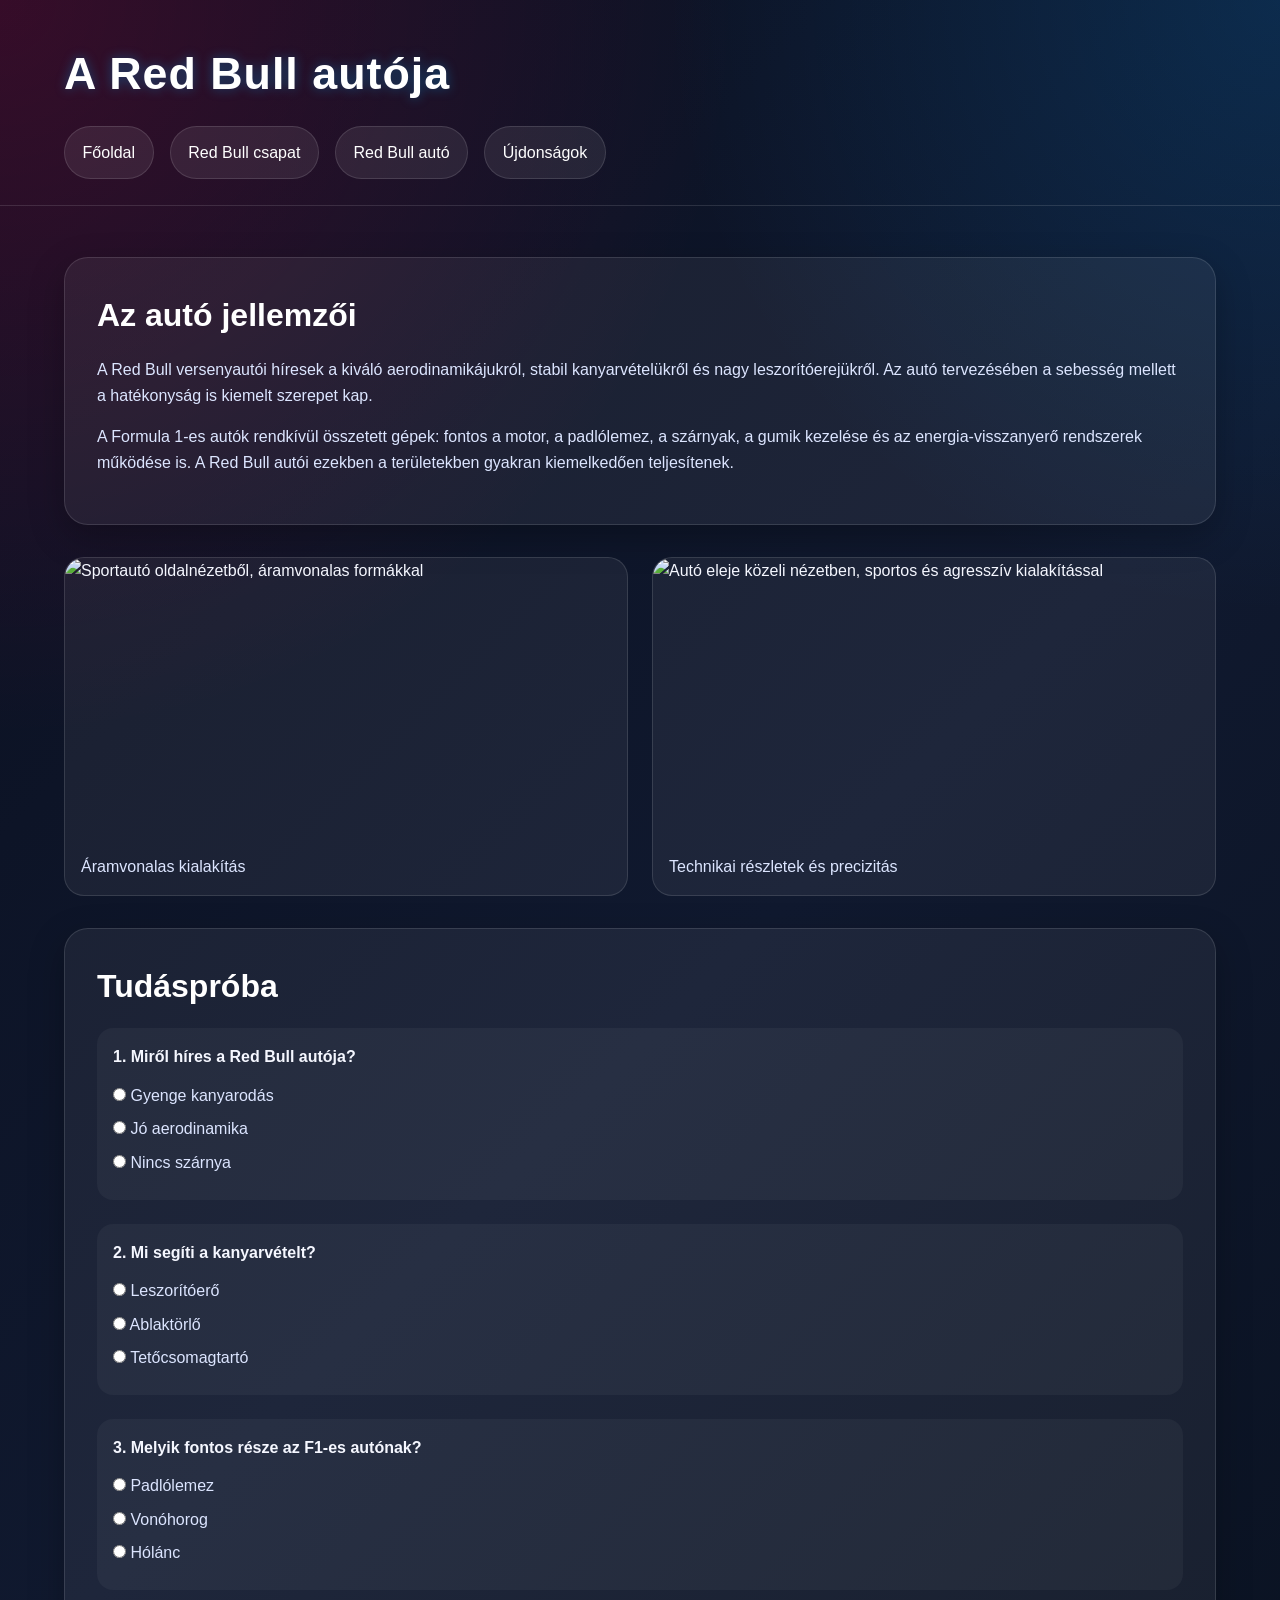
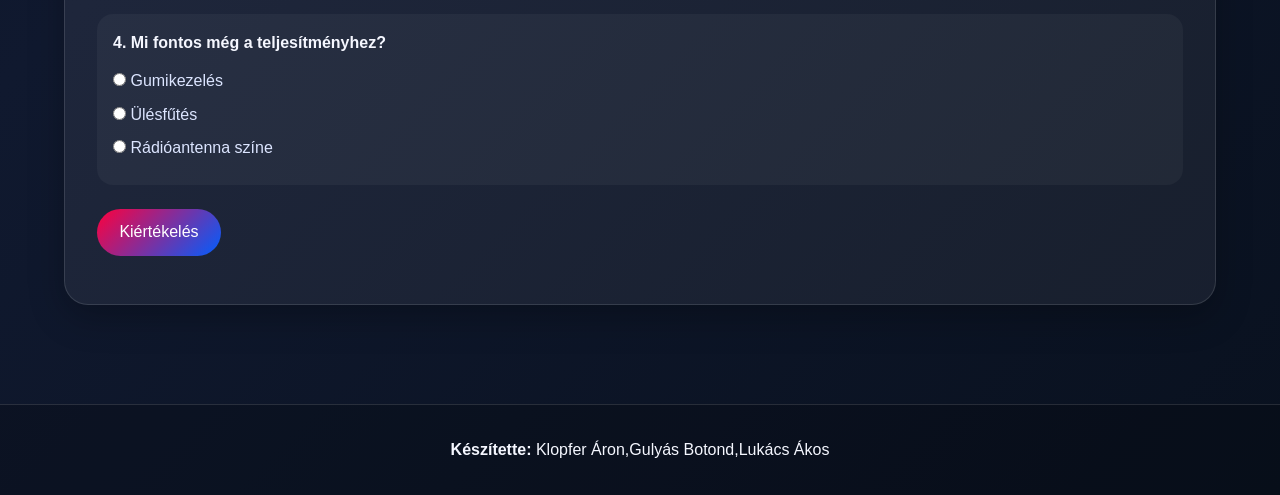
==== auto.html @ 164784cf "Add files via upload" ====
<!DOCTYPE html>
<html lang="hu">
<head>
  <meta charset="UTF-8">
  <meta name="viewport" content="width=device-width, initial-scale=1.0">
  <title>Forma 1 világa</title>
  <link rel="stylesheet" href="style.css">
</head>
<body>
  <header class="sub-header">
    <div class="container">
      <h1>A Red Bull autója</h1>
      <nav class="main-nav" aria-label="Fő navigáció">
        <a href="index.html">Főoldal</a>
        <a href="redbull.html">Red Bull csapat</a>
        <a href="auto.html">Red Bull autó</a>
        <a href="ujdonsag.html">Újdonságok</a>
      </nav>
    </div>
  </header>

  <main class="container page-content">
    <section class="content-box">
      <h2>Az autó jellemzői</h2>
      <p>
        A Red Bull versenyautói híresek a kiváló aerodinamikájukról, stabil kanyarvételükről
        és nagy leszorítóerejükről. Az autó tervezésében a sebesség mellett a hatékonyság is
        kiemelt szerepet kap.
      </p>
      <p>
        A Formula 1-es autók rendkívül összetett gépek: fontos a motor, a padlólemez,
        a szárnyak, a gumik kezelése és az energia-visszanyerő rendszerek működése is.
        A Red Bull autói ezekben a területekben gyakran kiemelkedően teljesítenek.
      </p>
    </section>

    <section class="image-grid">
      <figure class="image-card">
        <img
          src="images/reddbull auto1.jpg"
          alt="Sportautó oldalnézetből, áramvonalas formákkal"
          title="Áramvonalas kialakítás és aerodinamika"
        >
        <figcaption>Áramvonalas kialakítás</figcaption>
      </figure>

      <figure class="image-card">
        <img
          src="images/redbull auto2.avif"
          alt="Autó eleje közeli nézetben, sportos és agresszív kialakítással"
          title="Versenyautós részletek és technológia"
        >
        <figcaption>Technikai részletek és precizitás</figcaption>
      </figure>
    </section>

    <section class="quiz-box">
      <h2>Tudáspróba</h2>
      <form id="quiz2">
        <div class="question">
          <p>1. Miről híres a Red Bull autója?</p>
          <label><input type="radio" name="q1" value="a"> Gyenge kanyarodás</label>
          <label><input type="radio" name="q1" value="b"> Jó aerodinamika</label>
          <label><input type="radio" name="q1" value="c"> Nincs szárnya</label>
        </div>

        <div class="question">
          <p>2. Mi segíti a kanyarvételt?</p>
          <label><input type="radio" name="q2" value="a"> Leszorítóerő</label>
          <label><input type="radio" name="q2" value="b"> Ablaktörlő</label>
          <label><input type="radio" name="q2" value="c"> Tetőcsomagtartó</label>
        </div>

        <div class="question">
          <p>3. Melyik fontos része az F1-es autónak?</p>
          <label><input type="radio" name="q3" value="a"> Padlólemez</label>
          <label><input type="radio" name="q3" value="b"> Vonóhorog</label>
          <label><input type="radio" name="q3" value="c"> Hólánc</label>
        </div>

        <div class="question">
          <p>4. Mi fontos még a teljesítményhez?</p>
          <label><input type="radio" name="q4" value="a"> Gumikezelés</label>
          <label><input type="radio" name="q4" value="b"> Ülésfűtés</label>
          <label><input type="radio" name="q4" value="c"> Rádióantenna színe</label>
        </div>

        <button type="button" class="primary-btn" id="quiz2Btn">Kiértékelés</button>
        <p id="result2" class="result"></p>
      </form>
    </section>
  </main>

  <footer class="site-footer">
    <div class="container">
      <p><strong>Készítette:</strong> Klopfer Áron,Gulyás Botond,Lukács Ákos</p>
    </div>
  </footer>

  <script src="script.js"></script>
</body>
</html>
---- style.css ----
* {
  box-sizing: border-box;
  margin: 0;
  padding: 0;
}

body {
  font-family: Arial, Helvetica, sans-serif;
  line-height: 1.6;
  background:
    radial-gradient(circle at top left, rgba(255, 0, 85, 0.18), transparent 30%),
    radial-gradient(circle at top right, rgba(0, 153, 255, 0.16), transparent 25%),
    linear-gradient(135deg, #0a0f1f, #10192f, #09111f);
  color: #f5f7ff;
  min-height: 100vh;
}

.container {
  width: 90%;
  max-width: 1200px;
  margin: 0 auto;
}

.site-header,
.sub-header {
  padding: 3% 0 2% 0;
  border-bottom: 1px solid rgba(255, 255, 255, 0.12);
  background-image: url("images/cNOUXJ.webp"); 
  background-size: cover;
  background-position: center;
  position: sticky;
  top: 0;
  z-index: 1000;
}


.top-banner {
  width: 100%;
  height: 140px;
  overflow: hidden;
}

.top-banner img {
  width: 100%;
  height: 100%;
  object-fit: cover;
  display: block;
}

.main-title,
.sub-header h1 {
  font-size: 2.8rem;
  letter-spacing: 1px;
  margin-bottom: 0.8rem;
  color: #ffffff;
  text-shadow: 0 0 12px rgba(0, 174, 255, 0.35);
}

.subtitle {
  color: #c7d5ff;
  margin-bottom: 1.2rem;
}

.main-nav {
  display: flex;
  flex-wrap: wrap;
  gap: 1rem;
  margin-top: 1rem;
}

.main-nav a {
  color: #ffffff;
  text-decoration: none;
  background: rgba(255, 255, 255, 0.08);
  padding: 0.8rem 1.1rem;
  border-radius: 999px;
  transition: 0.3s ease;
  border: 1px solid rgba(255, 255, 255, 0.12);
}

.main-nav a:hover,
.main-nav a:focus,
.main-nav a:active,
.main-nav a:visited {
  color: #ffffff;
  text-decoration: none;
}

.main-nav a:hover {
  transform: translateY(-2px);
  background: rgba(0, 153, 255, 0.2);
  box-shadow: 0 0 18px rgba(0, 153, 255, 0.2);
}

.hero {
  padding: 4% 0;
}

.hero-grid {
  display: grid;
  grid-template-columns: 1.2fr 1fr;
  gap: 2rem;
  align-items: center;
}

.hero-text,
.hero-image-card,
.content-box,
.quiz-box,
.team-card {
  background: rgba(255, 255, 255, 0.06);
  border: 1px solid rgba(255, 255, 255, 0.12);
  border-radius: 24px;
  box-shadow: 0 12px 35px rgba(0, 0, 0, 0.25);
}

.hero-text,
.content-box,
.quiz-box {
  padding: 2rem;
}

.hero-text h2,
.section-heading h2,
.content-box h2,
.quiz-box h2 {
  margin-bottom: 1rem;
  color: #ffffff;
  font-size: 2rem;
}

.hero-text p,
.content-box p,
.section-heading p,
.team-info p {
  color: #dce5ff;
  margin-bottom: 1rem;
}

.hero-image-card {
  overflow: hidden;
}

.hero-image-card img,
.image-card img,
.team-card img {
  width: 100%;
  display: block;
  object-fit: cover;
}

.hero-image-card img {
  height: 100%;
  min-height: 320px;
}

.section-heading {
  margin: 2rem 0 1.5rem 0;
}

.slider-wrapper {
  display: flex;
  align-items: center;
  justify-content: center;
  gap: 1rem;
  margin: 2rem 0 4rem 0;
}

.slider-btn {
  background: linear-gradient(135deg, #ff003c, #0066ff);
  color: #fff;
  border: none;
  width: 56px;
  height: 56px;
  border-radius: 50%;
  font-size: 1.6rem;
  cursor: pointer;
  transition: 0.3s ease;
}

.slider-btn:hover {
  transform: scale(1.08);
  box-shadow: 0 0 18px rgba(255, 0, 60, 0.35);
}

.team-card {
  width: 75%;
  max-width: 850px;
  overflow: hidden;
}

.team-card img {
  height: 340px;
}

.team-info {
  padding: 1.5rem;
}

.team-info h3 {
  font-size: 1.8rem;
  margin-bottom: 1rem;
  color: #ffffff;
}

.page-content {
  padding: 4% 0;
}

.image-grid {
  margin: 2rem 0;
  display: grid;
  grid-template-columns: repeat(2, 1fr);
  gap: 1.5rem;
}

.image-card {
  background: rgba(255, 255, 255, 0.06);
  border-radius: 20px;
  overflow: hidden;
  border: 1px solid rgba(255, 255, 255, 0.12);
}

.image-card img {
  height: 280px;
}

.image-card figcaption {
  padding: 1rem;
  color: #dce5ff;
}

.quiz-box {
  margin-top: 2rem;
}

.question {
  margin-bottom: 1.5rem;
  padding: 1rem;
  border-radius: 16px;
  background: rgba(255, 255, 255, 0.04);
}

.question p {
  margin-bottom: 0.8rem;
  font-weight: bold;
}

.question label {
  display: block;
  margin-bottom: 0.5rem;
  color: #dce5ff;
}

.primary-btn {
  background: linear-gradient(135deg, #ff003c, #005eff);
  color: #fff;
  border: none;
  padding: 0.9rem 1.4rem;
  border-radius: 999px;
  cursor: pointer;
  font-size: 1rem;
  transition: 0.3s ease;
}

.primary-btn:hover {
  transform: translateY(-2px);
  box-shadow: 0 0 18px rgba(0, 94, 255, 0.3);
}

.result {
  margin-top: 1rem;
  font-size: 1.1rem;
  font-weight: bold;
  color: #ffffff;
}

.site-footer {
  margin-top: 3rem;
  padding: 2rem 0;
  text-align: center;
  background: rgba(0, 0, 0, 0.2);
  border-top: 1px solid rgba(255, 255, 255, 0.12);
}

@media (max-width: 900px) {
  .hero-grid,
  .image-grid {
    grid-template-columns: 1fr;
  }

  .team-card {
    width: 100%;
  }

  .team-card img {
    height: 260px;
  }

  .main-title,
  .sub-header h1 {
    font-size: 2.1rem;
  }

  .hero-text h2,
  .section-heading h2,
  .content-box h2,
  .quiz-box h2 {
    font-size: 1.6rem;
  }
}

@media (max-width: 600px) {
  .main-nav {
    flex-direction: column;
  }

  .slider-wrapper {
    flex-direction: column;
  }

  .slider-btn {
    width: 50px;
    height: 50px;
  }
}
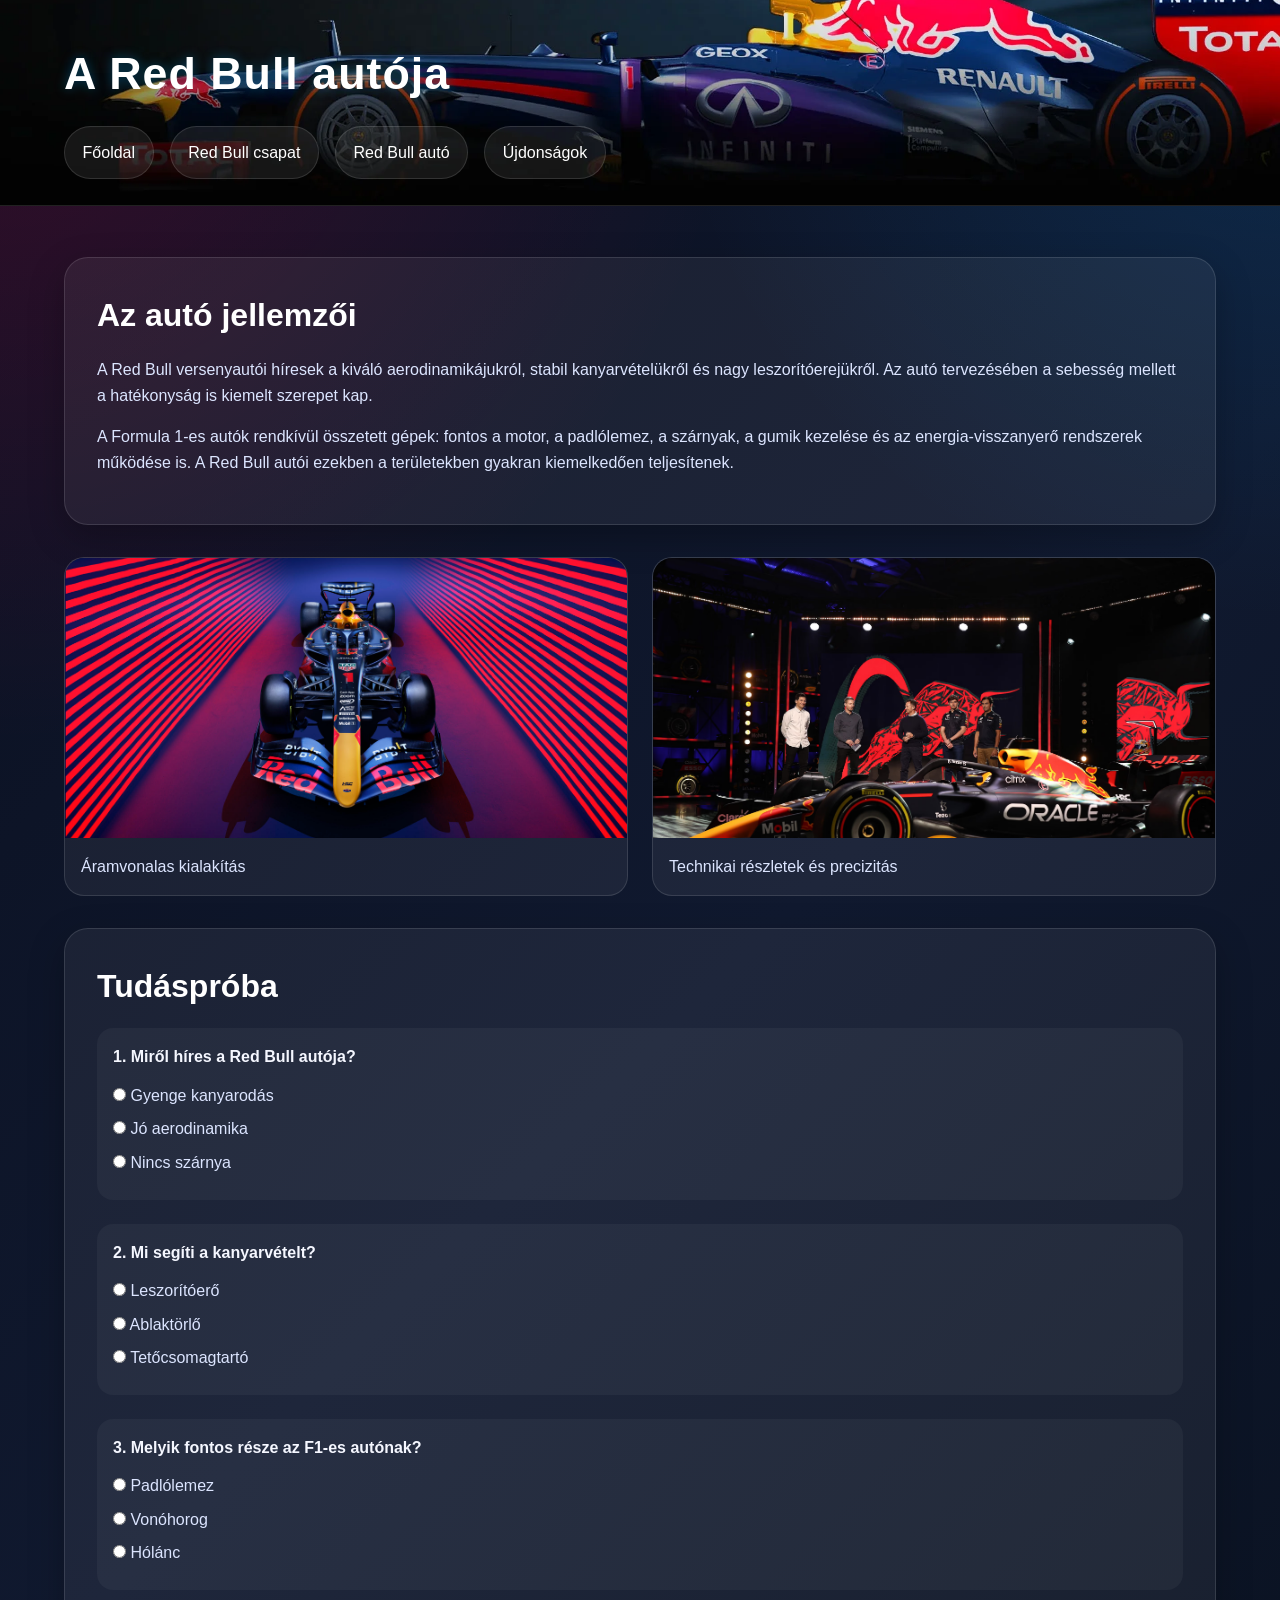
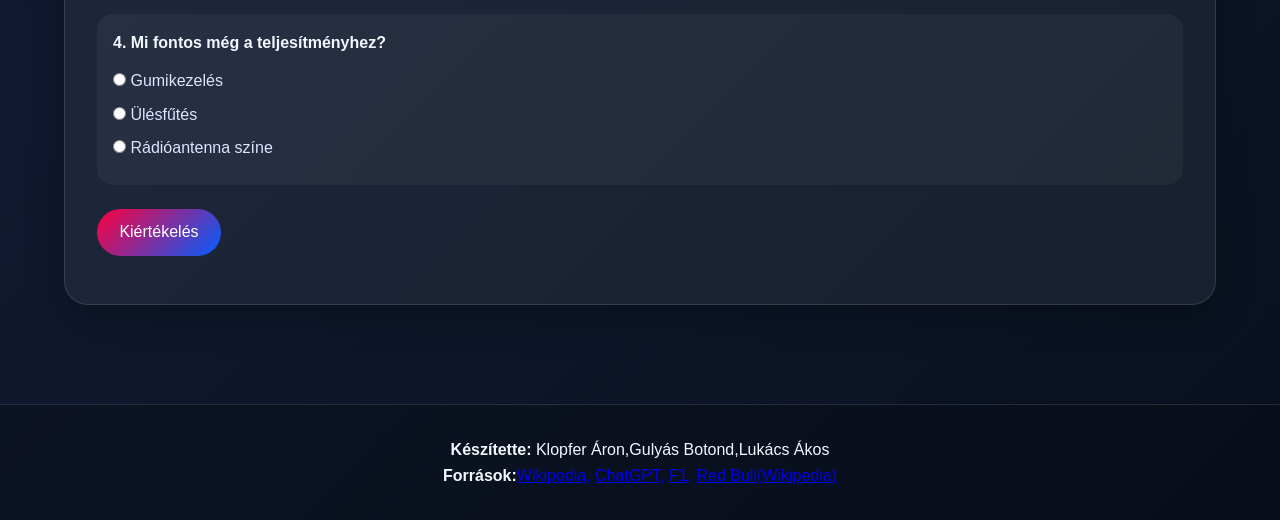
==== commit 9cc9df00: "Add files via upload" ====
--- a/auto.html
+++ b/auto.html
@@ -94,6 +94,11 @@
   <footer class="site-footer">
     <div class="container">
       <p><strong>Készítette:</strong> Klopfer Áron,Gulyás Botond,Lukács Ákos</p>
+      <p><strong>Források:</strong><a href="https://hu.wikipedia.org/wiki/Formula%E2%80%931" target="_blank">Wikipedia,</a>
+                                   <a href="https://chatgpt.com/" target="_blank"> ChatGPT,</a>  
+                                   <a href="https://www.formula1.com/" target="_blank"> F1,</a>
+                                   <a href="https://en.wikipedia.org/wiki/Red_Bull_Racing" target="_blank"> Red Bull(Wikipedia)</a>
+      </p>
     </div>
   </footer>
 
